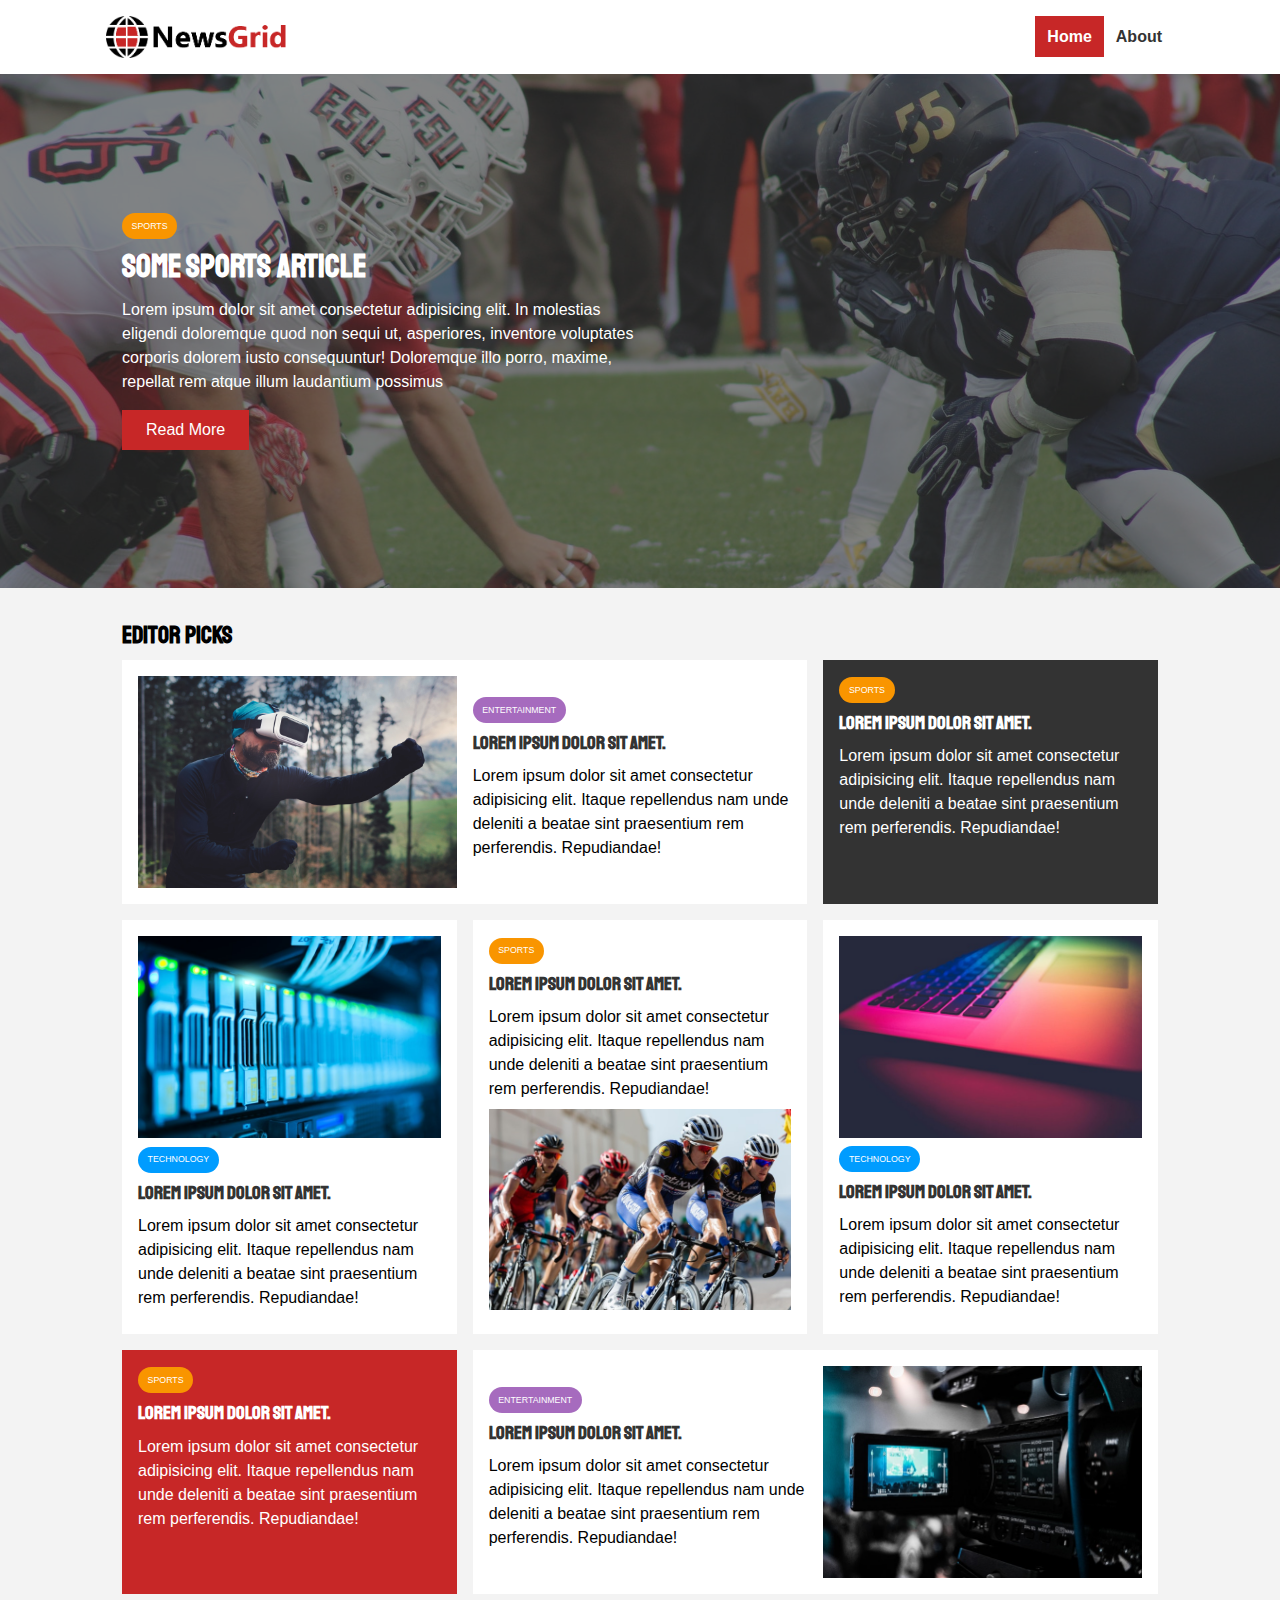
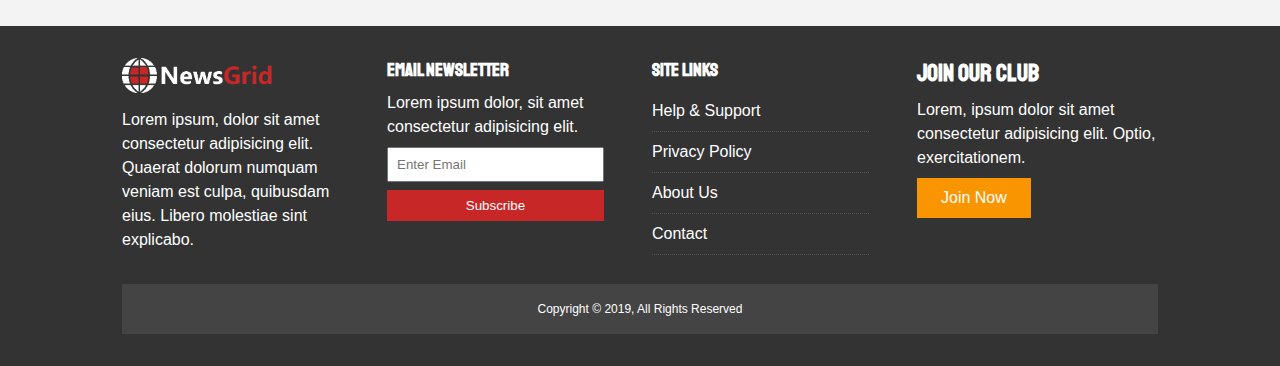
==== index.html @ 3feca69b "Initial commit" ====
<!DOCTYPE html>
<html lang="en">
<head>
  <meta charset="UTF-8">
  <meta name="viewport" content="width=device-width, initial-scale=1.0">
  <link rel="stylesheet" href="https://use.fontawesome.com/releases/v5.6.1/css/all.css" 
  integrity="sha384-gfdkjb5BdAXd+lj+gudLWI+BXq4IuLW5IT+brZEZsLFm++aCMlF1V92rMkPaX4PP" crossorigin="anonymous">
  <link href="https://fonts.googleapis.com/css2?family=Staatliches&display=swap" rel="stylesheet">
  <link rel="stylesheet" href="css/style.css">
  <link rel="stylesheet" media="screen and (max-width:768px)" href="css/mobile.css">
  <link rel="shortcut icon" type="image/x-icon" href="favicon.ico">
  <title>News | Latest News</title>
</head>
<body>
 <nav id="main-nav">
  <div class="container">
    <img src="img/logo.png" alt="NewsGrid" class="logo">
    <div class="social">
      <a href="http://faceboo.com" target="_blank"><i class="fab fa-facebook fa-2x"></i></a>
      <a href="http://twitter.com" target="_blank"><i class="fab fa-twitter fa-2x"></i></a>
      <a href="http://instagram.com" target="_blank"><i class="fab fa-instagram fa-2x"></i></a>
      <a href="http://youtube.com" target="_blank"><i class="fab fa-youtube fa-2x"></i></a>
    </div>
    <ul>
      <li><a class="current" href="index.html">Home</a></li>
      <li><a href="about.html">About</a></li>
    </ul>
  </div>
 </nav>

 <!-- Showcase -->
 <header id="showcase">
  <div class="container">
    <div class="showcase-container">
      <div class="showcase-content">
        <div class="category category-sports">Sports</div>
        <h1>Some Sports Article</h1>
        <p>Lorem ipsum dolor sit amet consectetur adipisicing elit. 
          In molestias eligendi doloremque quod non sequi ut, asperiores, 
          inventore voluptates corporis dolorem iusto consequuntur! Doloremque 
          illo porro, maxime, repellat rem atque illum laudantium possimus</p>
        <a href="article.html" class="btn btn-primary">Read More</a>  
      </div>
    </div>
  </div>
 </header>

 <!-- Home Articles -->
<section id="home-articles" class="py-2">
  <div class="container">
    <h2>Editor Picks</h2>
    <div class="articles-container">
      <article class="card">
        <img src="img/articles/ent1.jpg" alt="">
        <div>
          <div class="category category-ent">Entertainment</div>
          <h3>
            <a href="article.html">Lorem ipsum dolor sit amet.</a>
          </h3>
          <p>Lorem ipsum dolor sit amet consectetur adipisicing elit. 
            Itaque repellendus nam unde deleniti a beatae sint praesentium 
            rem perferendis. Repudiandae!</p>
        </div>
      </article>
      <article class="card bg-dark">
        <div class="category category-sports">Sports</div>
        <h3>
          <a href="article.html">Lorem ipsum dolor sit amet.</a>
        </h3>
        <p>Lorem ipsum dolor sit amet consectetur adipisicing elit. 
          Itaque repellendus nam unde deleniti a beatae sint praesentium 
          rem perferendis. Repudiandae!</p>
      </article>
      <article class="card">
        <img src="img/articles/tech1.jpg" alt="">
        <div class="category category-tech">Technology</div>
        <h3>
          <a href="article.html">Lorem ipsum dolor sit amet.</a>
        </h3>
        <p>Lorem ipsum dolor sit amet consectetur adipisicing elit. 
          Itaque repellendus nam unde deleniti a beatae sint praesentium 
          rem perferendis. Repudiandae!</p>
      </article>
      <article class="card">
        <div class="category category-sports">Sports</div>
        <h3>
          <a href="article.html">Lorem ipsum dolor sit amet.</a>
        </h3>
        <p>Lorem ipsum dolor sit amet consectetur adipisicing elit. 
          Itaque repellendus nam unde deleniti a beatae sint praesentium 
          rem perferendis. Repudiandae!</p>
       <img src="img/articles/sports1.jpg" alt="">
      </article>
      <article class="card">
        <img src="img/articles/tech2.jpg" alt="">
        <div class="category category-tech">Technology</div>
        <h3>
          <a href="article.html">Lorem ipsum dolor sit amet.</a>
        </h3>
        <p>Lorem ipsum dolor sit amet consectetur adipisicing elit. 
          Itaque repellendus nam unde deleniti a beatae sint praesentium 
          rem perferendis. Repudiandae!</p>
      </article>
      <article class="card bg-primary">
        <div class="category category-sports">Sports</div>
        <h3>
          <a href="article.html">Lorem ipsum dolor sit amet.</a>
        </h3>
        <p>Lorem ipsum dolor sit amet consectetur adipisicing elit. 
          Itaque repellendus nam unde deleniti a beatae sint praesentium 
          rem perferendis. Repudiandae!</p>
      </article>
      <article class="card">      
        <div>
          <div class="category category-ent">Entertainment</div>
          <h3>
            <a href="article.html">Lorem ipsum dolor sit amet.</a>
          </h3>
          <p>Lorem ipsum dolor sit amet consectetur adipisicing elit. 
            Itaque repellendus nam unde deleniti a beatae sint praesentium 
            rem perferendis. Repudiandae!</p>
        </div>
        <img src="img/articles/ent2.jpg" alt="">
      </article>
    </div>
  </div>
</section>

<!-- Footer -->

  <footer id="main-footer" class="py-2">
    <div class="class container footer-container">
      <div>
       <img src="img/logo_light.png" alt="NewsGrid"> 
       <p>Lorem ipsum, dolor sit amet consectetur adipisicing elit. Quaerat dolorum
        numquam veniam est culpa, quibusdam eius. Libero molestiae sint explicabo.</p>
      </div>
      <div>
        <h3>Email Newsletter</h3>
        <p>Lorem ipsum dolor, sit amet consectetur adipisicing elit.</p>
        <form>
          <input type="email" placeholder="Enter Email">
          <input type="submit" value="Subscribe" class="btn btn-primary">
        </form>
      </div>
      <div>
        <h3>Site Links</h3>
        <ul class="list">
          <li><a href="#">Help & Support</a></li>
          <li><a href="#">Privacy Policy</a></li>
          <li><a href="#">About Us</a></li>
          <li><a href="#">Contact</a></li>
        </ul>
      </div>
      <div>
        <h2>Join Our Club</h2>
        <p>Lorem, ipsum dolor sit amet consectetur adipisicing elit. Optio, exercitationem.</p>
        <a href="#" class="btn btn-secundary">Join Now</a>
      </div>
      <div>
        <p>
          Copyright &copy; 2019, All Rights Reserved
        </p>
      </div>

    </div>
  </footer>

  
</body>
</html>
---- css/style.css ----
:root {
  --primary-color: #c72727;
  --secundary-color: #f99500;
  --light-color: #f3f3f3;
  --dark-color: #333;
  --max-width: 1100px;
}

.category {
  --sport-color: #f99500;
  --ent-color: #a66bbe;
  --tech-color: #009cff; 
}

* {
  margin: 0;
  padding: 0;
  box-sizing: border-box;
}

body {
  font-family: 'lato', sans-serif;
  line-height: 1.5;
  background: var(--light-color);
}

a {
  color: #333;
  text-decoration: none;
}

ul {
  list-style: none;
}

p {
  margin: 0.5rem 0;
}

img {
  width: 100%;
}

h1, h2, h3, h4, h5, h6 {
  font-family: 'staatliches', cursiva;
  margin-bottom: 0.55rem;
  line-height: 1.3;
}

/* Utility */
.container {
  max-width: var(--max-width);
  margin: auto;
  padding: 0 2rem;
  overflow: hidden;
}

.category {
  display: inline-block;
  color: #fff;
  font-size: 0.55rem;
  text-transform: uppercase;
  padding: 0.4rem 0.6rem;
  border-radius: 15px;
  margin-bottom: 0.5rem;
}

.category-sports {
  background: var(--sport-color);
}

.category-ent {
  background: var(--ent-color);
}

.category-tech {
  background: var(--tech-color);
}

.btn {
  display: inline-block;
  border: none;
  background: var(--dark-color);
  color: #fff;
  padding: 0.5rem 1.5rem;
}

.btn-light { background: var(--light-color);}
.btn-primary { background: var(--primary-color);}
.btn-secundary { background: var(--secundary-color);}

.bth-block {
  display: block;
  width: 100%;
  text-align: center;
}

.btn:hover {
  opacity: 0.9;
}

.card {
  background: #fff;
  padding: 1rem;
}

.bg-dark {
  background: var(--dark-color);
  color: #fff;
}

.bg-primary {
  background: var(--primary-color);
  color: #fff;
}

.bg-secundary {
  background: var(--secundary-color);
  color: #fff;
}

.bg-dark h1,
.bg-dark h2,
.bg-dark h3,
.bg-dark a,
.bg-primary h1,
.bg-primary h2,
.bg-primary h3,
.bg-primary a,
.bg-secundary h1,
.bg-secundary h2,
.bg-secundary h3,
.bg-secundary a {
  color: #fff;
}

.py-1 { padding: 1.5rem 0}
.py-2 { padding: 2rem 0}
.py-3 { padding: 3rem 0}
.p-1 { padding: 1.5rem}
.p-2 { padding: 2rem}
.p-3 { padding: 3rem}

.l-heading {
  font-size: 3rem;
}
.list li {
  padding: 0.5rem 0;
  border-bottom: #555 dotted 1px;
  width: 90%;
}

.list li a:hover {
  color: var(--primary-color) !important;
}

/* Inner Page Grid container */
.page-container {
  display: grid;
  grid-template-columns: 5fr 2fr;
  margin: 2rem 0;
  grid-gap: 1.5rem;
}

.page-container > *:first-child {
  grid-row: 1/ span 3;
}



/* Navigation */
#main-nav {
  background: #fff;
  position: sticky;
  top: 0;
  z-index: 2;
}

#main-nav .container {
  display: grid;
  grid-template-columns: 6fr 3fr 2fr;
  padding: 1rem;
  align-items: center;
}

#main-nav .logo {
  width: 180px;
}

#main-nav ul {
  justify-self: end;
  display: flex;
}

#main-nav ul li a {
  padding: 0.75rem;
  font-weight: bold;
}

#main-nav ul li a.current {
  background: var(--primary-color);
  color: #fff;
}

#main-nav ul li a:hover {
  background: var(--light-color);
  color: var(--dark-color);
}

#main-nav .social {
  justify-self: center;
}

#main-nav .social i {
  color: #777;
  margin-right: 0.5rem;
}

/* Showcase */
#showcase {
  color: #fff;
  background: #333;
  padding: 2rem;
  position: relative;
}

#showcase:before {
  content: '';
  background: url('../img/featured.jpg') no-repeat center center/cover;
  position: absolute;
  top: 0;
  left: 0;
  width: 100%;
  height: 100%;
  opacity: 0.4;
}

#showcase .showcase-container {
  display: grid;
  grid-template-columns:  repeat(2, 1fr);
  justify-content: center;
  align-items: center;
  height: 50vh;
}

#showcase .showcase-content {
  z-index: 1;
}

#showcase .showcase-content p {
  margin-bottom: 1rem;
}

/* Home Articles */
#home-articles .articles-container {
  display: grid;
  grid-template-columns: repeat(3, 1fr);
  grid-gap: 1rem;
}

#home-articles .articles-container > *:first-child,
#home-articles .articles-container > *:last-child {
  display: grid;
  grid-template-columns: repeat(2, 1fr);
  grid-gap: 1rem;
  align-items: center;
  grid-column: 1 / span 2;
}

#home-articles .articles-container > *:last-child {
  grid-column: 2 / span 2;
}

#article .meta {
  display: flex;
  justify-content: space-between;
  align-items: center;
  background: #eee;
  padding: 0.5rem;
}

#article .meta .category {
  margin-top:  0.4rem;
}

/* Footer */
#main-footer {
  background: var(--dark-color);
  color: #fff;
}

#main-footer img {
  width: 150px;
}

#main-footer a {
  color: #fff;
}

#main-footer .footer-container {
  display: grid;
  grid-template-columns: repeat(4, 1fr);
  grid-gap: 1.5rem
}

#main-footer .footer-container > *:last-child {
  background: #444;
  grid-column: 1 / span 4;
  padding: 0.5rem;
  text-align: center;
  font-size: 0.75rem;
}

#main-footer .footer-container input[type='email'] {
  width: 90%;
  padding: 0.5rem;
  margin-bottom: 0.5rem;
}

#main-footer .footer-container input[type='submit'] {
  width: 90%;
}
---- css/mobile.css ----
/* Navigation */
#main-nav .social {
  display: none;
}

#main-nav .container {
  grid-template-columns: 1fr;
  grid-gap: 1.2rem;
}

#main-nav ul,
#main-nav .logo {
  justify-self: center;
}


#main-nav ul li a {
  padding: 0.5rem;
}

#home-articles .articles-container {
  grid-template-columns: repeat(2, 1fr);
}

#home-articles .articles-container > *:first-child,
#home-articles .articles-container > *:last-child {
  grid-template-columns: 1fr;
  grid-column: 1;
}

@media(max-width: 600px) {
  /* Stack Grid Items */
  #showcase .showcase-container,
  #home-articles .articles-container,
  #main-footer .footer-container {
    grid-template-columns: 1fr;
  }

  #main-footer .footer-container >*:last-child {
    grid-column: 1;
  }
  
  #main-footer .footer-container > *:first-child, 
  #main-footer .footer-container > *:nth-child(2) {
    border-bottom: #444 dotted 1px;
    padding-bottom: 1rem;
  }
  
  .page-container {
    grid-template-columns: 1fr;
    text-align: center;
  }

  .page-container > *:first-child {
    grid-row: 1;
  }

  .l-heading {
    font-size: 2rem;
  }


}
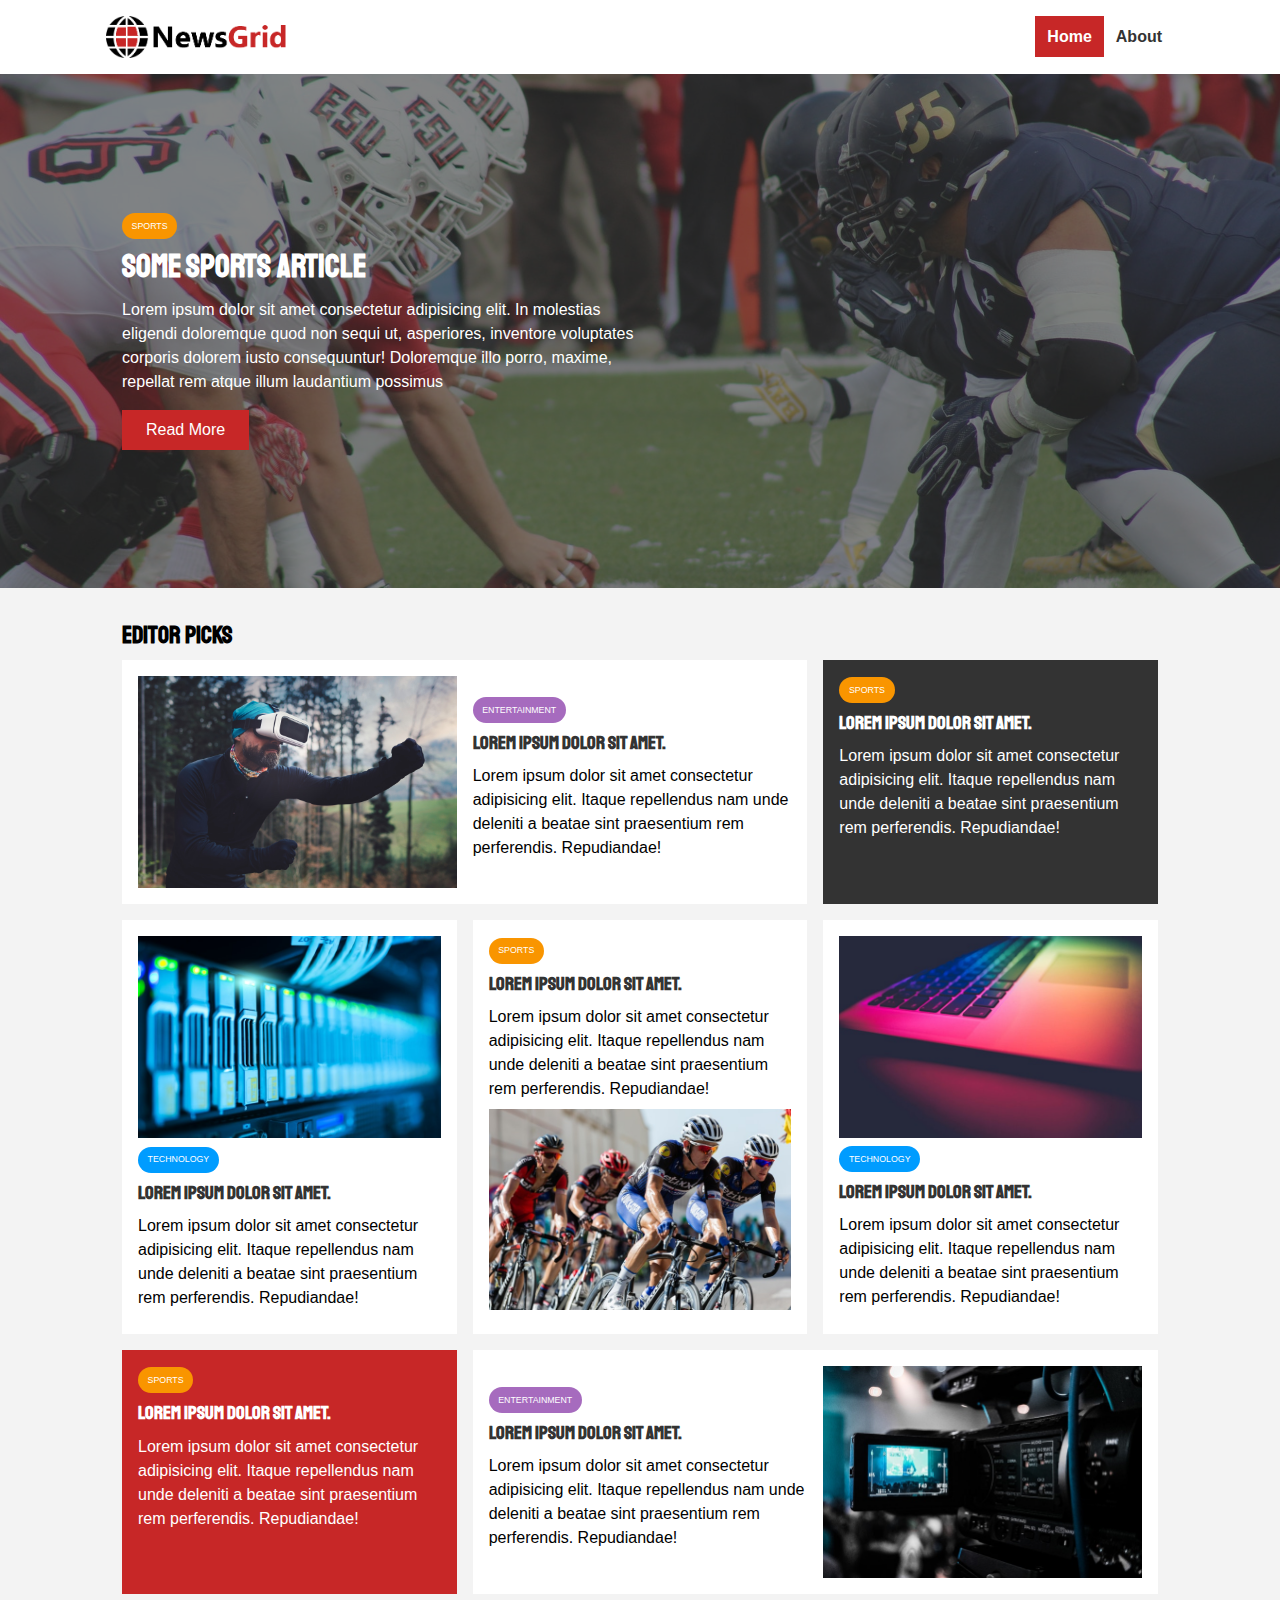
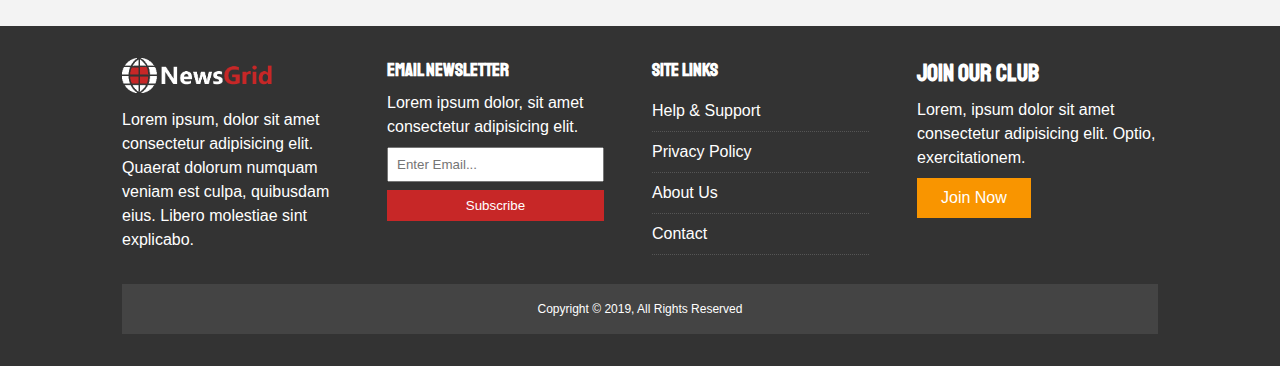
==== commit 60552e21: "Updated form" ====
--- a/index.html
+++ b/index.html
@@ -138,8 +138,8 @@
       <div>
         <h3>Email Newsletter</h3>
         <p>Lorem ipsum dolor, sit amet consectetur adipisicing elit.</p>
-        <form>
-          <input type="email" placeholder="Enter Email">
+        <form name="contact" method="POST" data-netlify="true">
+          <input type="email" name="email" placeholder="Enter Email...">
           <input type="submit" value="Subscribe" class="btn btn-primary">
         </form>
       </div>
